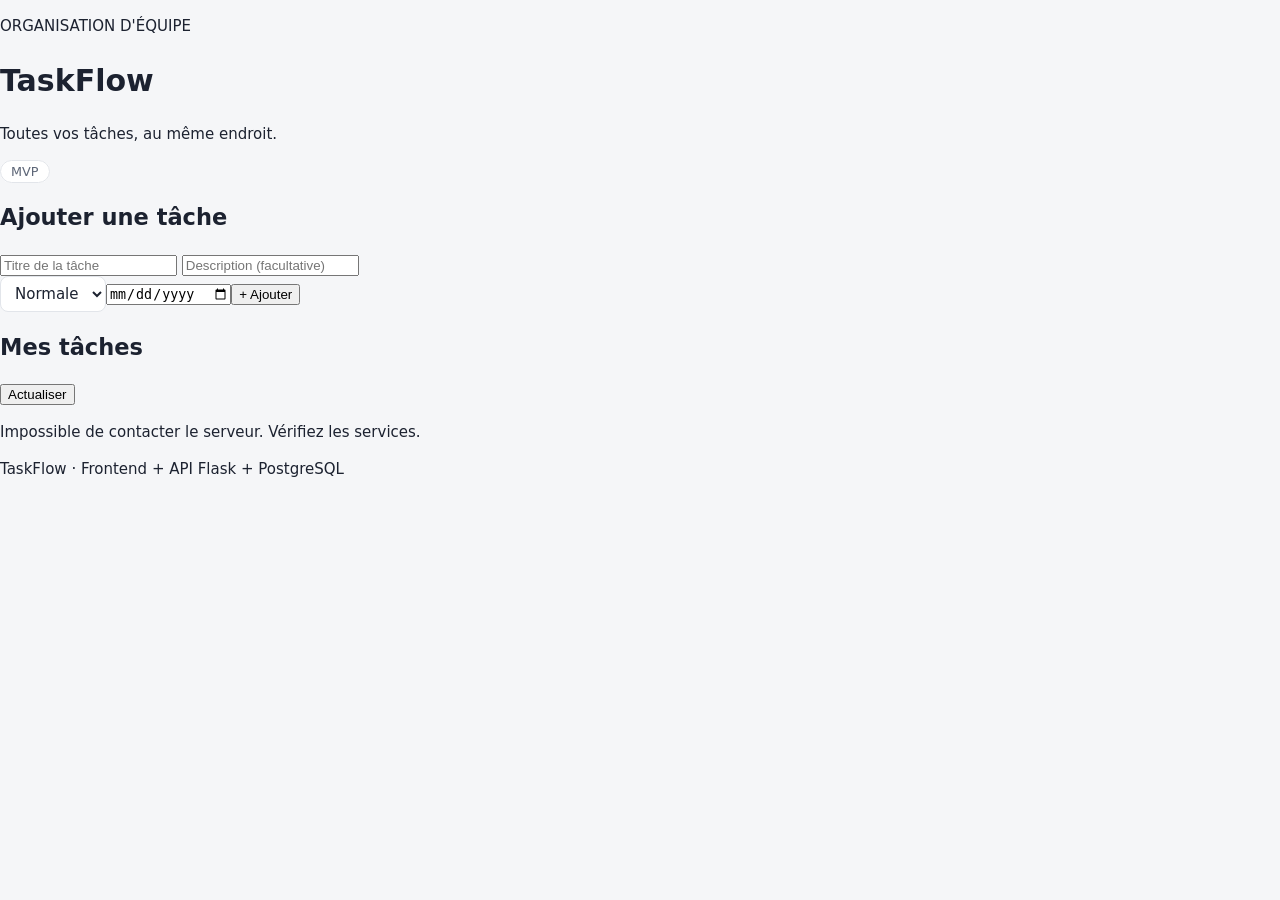
==== frontend/public/taskflow.html @ d9dde216 "taskflow front and js" ====
<!doctype html>
<html lang="fr">
<head>
  <meta charset="utf-8"><meta name="viewport" content="width=device-width,initial-scale=1">
  <title>TaskFlow</title><link rel="stylesheet" href="style.css">
</head>
<body>
  <main class="container">
    <header><div><p class="eyebrow">ORGANISATION D'ÉQUIPE</p><h1>TaskFlow</h1><p class="subtitle">Toutes vos tâches, au même endroit.</p></div><span class="badge">MVP</span></header>
    <section class="panel">
      <h2>Ajouter une tâche</h2>
      <form id="task-form">
        <input id="title" placeholder="Titre de la tâche" maxlength="200" required>
        <input id="description" placeholder="Description (facultative)">
        <div class="row"><select id="priority"><option>Normale</option><option>Basse</option><option>Haute</option></select><input id="due-date" type="date"><button type="submit">+ Ajouter</button></div>
      </form>
      <p id="message" role="status"></p>
    </section>
    <section class="panel"><div class="list-heading"><h2>Mes tâches</h2><button id="refresh" class="secondary">Actualiser</button></div><div id="tasks"><p>Chargement...</p></div></section>
    <footer>TaskFlow · Frontend + API Flask + PostgreSQL</footer>
  </main>
  <script src="taskflow.js"></script>
</body></html>
---- frontend/public/style.css ----
:root {
  --bg: #f5f6f8;
  --surface: #ffffff;
  --text: #1c2230;
  --muted: #5d6677;
  --border: #e2e5ea;
  --accent: #2f6fde;
  --accent-text: #ffffff;
  --ok: #1e8e4e;
  --down: #c93c3c;
  --warn: #b7791f;
  --radius: 12px;
  color-scheme: light;
}

@media (prefers-color-scheme: dark) {
  :root {
    --bg: #0f1218;
    --surface: #171b23;
    --text: #e6e9ef;
    --muted: #9ba4b4;
    --border: #282e3a;
    --accent: #6b9cff;
    --accent-text: #0f1218;
    --ok: #3ccf7a;
    --down: #ff6b6b;
    --warn: #f0b429;
    color-scheme: dark;
  }
}

* { box-sizing: border-box; }

body {
  margin: 0;
  background: var(--bg);
  color: var(--text);
  font: 15px/1.5 system-ui, -apple-system, "Segoe UI", Roboto, Ubuntu, sans-serif;
}

code {
  font-family: ui-monospace, "SF Mono", Menlo, Consolas, monospace;
  font-size: 0.9em;
  background: var(--bg);
  border: 1px solid var(--border);
  border-radius: 6px;
  padding: 1px 6px;
  overflow-wrap: anywhere;
}

.topbar {
  display: flex;
  align-items: center;
  justify-content: space-between;
  gap: 12px;
  max-width: 1100px;
  margin: 0 auto;
  padding: 20px 16px 8px;
}

.brand { display: flex; align-items: center; gap: 10px; }
.brand h1 { margin: 0; font-size: 1.4rem; letter-spacing: -0.01em; }
.logo {
  width: 22px; height: 22px; border-radius: 6px;
  background: linear-gradient(135deg, var(--accent), var(--ok));
}

.badge {
  font-size: 0.8rem;
  color: var(--muted);
  border: 1px solid var(--border);
  background: var(--surface);
  border-radius: 999px;
  padding: 3px 10px;
  white-space: nowrap;
}

.grid {
  display: grid;
  grid-template-columns: 1fr;
  gap: 16px;
  max-width: 1100px;
  margin: 0 auto;
  padding: 8px 16px 16px;
}

@media (min-width: 800px) {
  .grid { grid-template-columns: 1fr 1fr; }
  .wide { grid-column: 1 / -1; }
}

.card {
  background: var(--surface);
  border: 1px solid var(--border);
  border-radius: var(--radius);
  padding: 20px;
  min-width: 0;
}

.card-head {
  display: flex;
  flex-wrap: wrap;
  align-items: center;
  justify-content: space-between;
  gap: 8px 16px;
  margin-bottom: 12px;
}

.card h2 { margin: 0; font-size: 1.05rem; display: flex; align-items: center; gap: 10px; }
.card h3 { margin: 18px 0 8px; font-size: 0.85rem; font-weight: 600; color: var(--muted); }

.step {
  display: inline-grid;
  place-items: center;
  width: 22px; height: 22px;
  border-radius: 50%;
  background: var(--accent);
  color: var(--accent-text);
  font-size: 0.75rem;
  font-weight: 700;
}

.hint { font-size: 0.8rem; color: var(--muted); }
.meta { color: var(--muted); margin: 10px 0 0; }

.big-number {
  font-size: clamp(2.6rem, 8vw, 3.6rem);
  font-weight: 700;
  line-height: 1.1;
  margin: 4px 0 16px;
  font-variant-numeric: tabular-nums;
  letter-spacing: -0.02em;
}

.actions { display: flex; flex-wrap: wrap; align-items: center; gap: 8px 12px; }
.controls { display: flex; align-items: center; gap: 8px; }
.controls label { color: var(--muted); font-size: 0.9rem; }

.btn, select {
  font: inherit;
  color: var(--text);
  background: var(--surface);
  border: 1px solid var(--border);
  border-radius: 8px;
  padding: 8px 14px;
  cursor: pointer;
}
select { padding: 7px 10px; }
.btn:hover:not(:disabled) { border-color: var(--accent); }
.btn:disabled { opacity: 0.55; cursor: progress; }
.btn.primary { background: var(--accent); border-color: var(--accent); color: var(--accent-text); font-weight: 600; }
.btn:focus-visible, select:focus-visible { outline: 2px solid var(--accent); outline-offset: 2px; }

.pods { list-style: none; margin: 0; padding: 0; display: flex; flex-wrap: wrap; gap: 6px; }
.pods li {
  border: 1px solid var(--border);
  border-radius: 999px;
  padding: 2px 10px;
  font-size: 0.85rem;
  font-family: ui-monospace, Menlo, Consolas, monospace;
  overflow-wrap: anywhere;
}
.pods li b { color: var(--accent); font-family: system-ui, sans-serif; margin-left: 6px; }
.pods li.empty, .empty { color: var(--muted); font-family: inherit; border: 0; padding-left: 0; }

.services { list-style: none; margin: 0 0 12px; padding: 0; }
.services li {
  display: flex;
  align-items: center;
  gap: 10px;
  padding: 10px 0;
  border-bottom: 1px solid var(--border);
}
.services .name { flex: 1; }
.services .state { font-size: 0.85rem; color: var(--muted); }
.dot { width: 10px; height: 10px; border-radius: 50%; background: var(--border); flex: none; }
li.ok .dot { background: var(--ok); }
li.down .dot { background: var(--down); }
li.ok .state { color: var(--ok); }
li.down .state { color: var(--down); }

.overall { margin: 0 0 14px; font-weight: 600; }
.overall.ok { color: var(--ok); }
.overall.degraded { color: var(--warn); }
.overall.down { color: var(--down); }

.table-wrap { overflow-x: auto; margin-top: 12px; }
table { width: 100%; border-collapse: collapse; font-variant-numeric: tabular-nums; }
th, td { text-align: left; padding: 9px 12px 9px 0; border-bottom: 1px solid var(--border); }
th { font-size: 0.8rem; font-weight: 600; color: var(--muted); }
td:first-child { color: var(--muted); width: 5.5rem; }
tbody tr.fresh td { animation: flash 1.2s ease-out; }
@keyframes flash { from { background: color-mix(in srgb, var(--accent) 18%, transparent); } to { background: transparent; } }

.error {
  margin: 12px 0 0;
  padding: 8px 12px;
  border-radius: 8px;
  color: var(--down);
  background: color-mix(in srgb, var(--down) 10%, transparent);
}

.footer {
  max-width: 1100px;
  margin: 0 auto;
  padding: 8px 16px 32px;
  color: var(--muted);
  font-size: 0.85rem;
}
.footer a { color: var(--accent); }
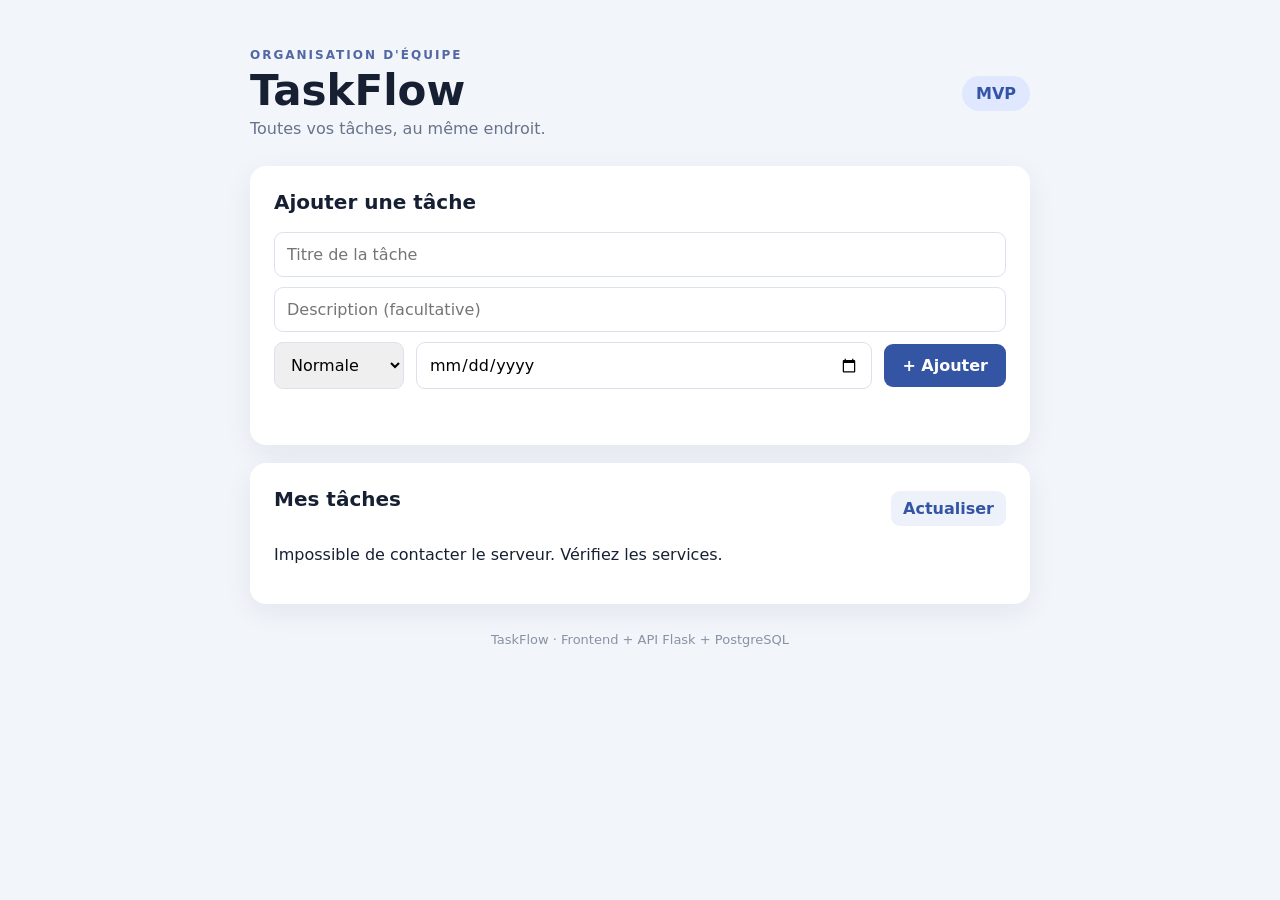
==== commit 5e3c51da: "css for taskflow" ====
--- a/frontend/public/taskflow.html
+++ b/frontend/public/taskflow.html
@@ -2,7 +2,7 @@
 <html lang="fr">
 <head>
   <meta charset="utf-8"><meta name="viewport" content="width=device-width,initial-scale=1">
-  <title>TaskFlow</title><link rel="stylesheet" href="style.css">
+  <title>TaskFlow</title><link rel="stylesheet" href="taskflow.css">
 </head>
 <body>
   <main class="container">
--- a/frontend/public/taskflow.css
+++ b/frontend/public/taskflow.css
@@ -0,0 +1,178 @@
+* {
+    box-sizing: border-box
+}
+
+body {
+    margin: 0;
+    background: #f2f5fa;
+    color: #172033;
+    font: 16px system-ui, -apple-system, Segoe UI, sans-serif
+}
+
+.container {
+    max-width: 820px;
+    margin: 48px auto;
+    padding: 0 20px
+}
+
+header,
+.list-heading,
+.row {
+    display: flex;
+    align-items: center;
+    justify-content: space-between;
+    gap: 12px
+}
+
+header {
+    margin-bottom: 28px
+}
+
+.eyebrow {
+    font-size: 12px;
+    letter-spacing: 2px;
+    color: #5268a5;
+    font-weight: 700;
+    margin: 0
+}
+
+h1 {
+    font-size: 42px;
+    margin: 4px 0
+}
+
+.subtitle {
+    margin: 0;
+    color: #68738a
+}
+
+.badge {
+    background: #e0e8ff;
+    color: #3454a4;
+    border-radius: 20px;
+    padding: 8px 14px;
+    font-weight: 700
+}
+
+.panel {
+    background: white;
+    padding: 24px;
+    border-radius: 16px;
+    margin: 18px 0;
+    box-shadow: 0 8px 28px #23395b12
+}
+
+h2 {
+    font-size: 20px;
+    margin: 0 0 18px
+}
+
+input,
+select {
+    font: inherit;
+    padding: 12px;
+    border: 1px solid #dce2ec;
+    border-radius: 9px;
+    min-width: 0
+}
+
+form>input {
+    width: 100%;
+    margin-bottom: 10px
+}
+
+.row input {
+    flex: 1
+}
+
+.row select {
+    width: 130px
+}
+
+button {
+    border: 0;
+    background: #3454a4;
+    color: white;
+    padding: 12px 18px;
+    border-radius: 9px;
+    font: inherit;
+    font-weight: 650;
+    cursor: pointer
+}
+
+button:hover {
+    filter: brightness(1.08)
+}
+
+button.secondary {
+    background: #edf1fa;
+    color: #3454a4;
+    padding: 8px 12px
+}
+
+.task {
+    display: flex;
+    align-items: center;
+    gap: 12px;
+    border-top: 1px solid #edf0f5;
+    padding: 15px 0
+}
+
+.task-main {
+    flex: 1;
+    min-width: 0
+}
+
+.task-title {
+    font-weight: 700
+}
+
+.task-meta {
+    font-size: 13px;
+    color: #68738a;
+    margin-top: 4px
+}
+
+.task select {
+    padding: 7px;
+    font-size: 13px
+}
+
+.delete {
+    background: #fff0f0;
+    color: #b33b3b;
+    padding: 8px 11px
+}
+
+.done .task-title {
+    text-decoration: line-through;
+    color: #8992a4
+}
+
+#message {
+    color: #b33b3b;
+    min-height: 18px;
+    margin-bottom: 0;
+    font-size: 14px
+}
+
+footer {
+    text-align: center;
+    color: #8992a4;
+    font-size: 13px;
+    margin: 28px
+}
+
+@media(max-width:600px) {
+    .row {
+        flex-wrap: wrap
+    }
+
+    .row input {
+        min-width: 130px
+    }
+
+    .task {
+        flex-wrap: wrap
+    }
+}
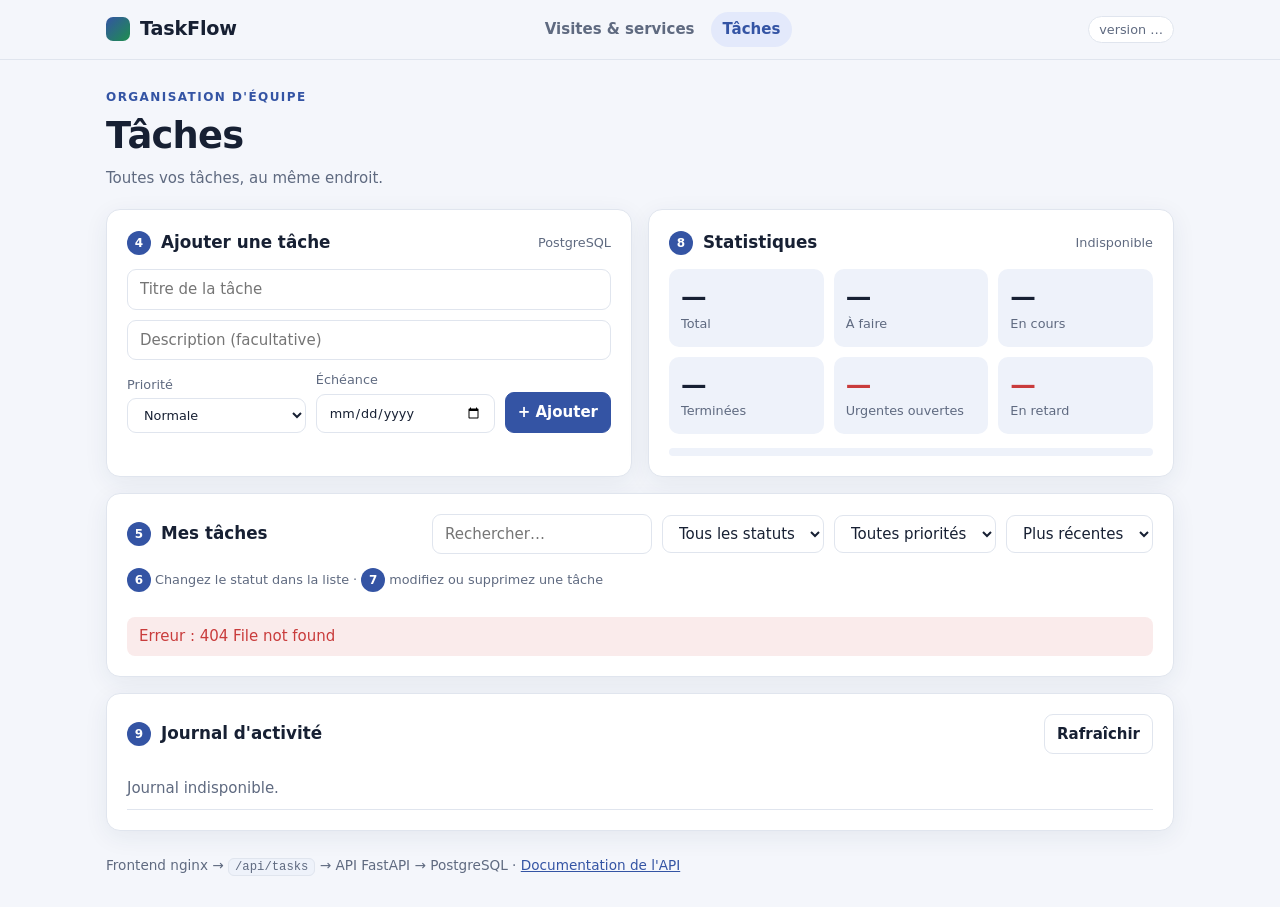
==== commit 2bd71ab3: "Unifie TaskFlow et Visits : 9 fonctionnalités, déploiement Kubernetes dev/val/prod et CI/CD - API Fa" ====
--- a/frontend/public/taskflow.html
+++ b/frontend/public/taskflow.html
@@ -1,23 +1,113 @@
 <!doctype html>
 <html lang="fr">
 <head>
-  <meta charset="utf-8"><meta name="viewport" content="width=device-width,initial-scale=1">
-  <title>TaskFlow</title><link rel="stylesheet" href="taskflow.css">
+  <meta charset="utf-8">
+  <meta name="viewport" content="width=device-width, initial-scale=1">
+  <title>TaskFlow — Tâches</title>
+  <link rel="stylesheet" href="style.css">
 </head>
 <body>
-  <main class="container">
-    <header><div><p class="eyebrow">ORGANISATION D'ÉQUIPE</p><h1>TaskFlow</h1><p class="subtitle">Toutes vos tâches, au même endroit.</p></div><span class="badge">MVP</span></header>
-    <section class="panel">
-      <h2>Ajouter une tâche</h2>
-      <form id="task-form">
-        <input id="title" placeholder="Titre de la tâche" maxlength="200" required>
-        <input id="description" placeholder="Description (facultative)">
-        <div class="row"><select id="priority"><option>Normale</option><option>Basse</option><option>Haute</option></select><input id="due-date" type="date"><button type="submit">+ Ajouter</button></div>
+  <header class="topbar">
+    <div class="topbar-inner">
+      <a class="brand" href="index.html"><span class="logo" aria-hidden="true"></span><strong>TaskFlow</strong></a>
+      <nav class="nav" aria-label="Navigation principale">
+        <a href="index.html">Visites &amp; services</a>
+        <a href="taskflow.html" aria-current="page">Tâches</a>
+      </nav>
+      <span id="version" class="badge">version …</span>
+    </div>
+  </header>
+
+  <section class="page-head">
+    <p class="eyebrow">ORGANISATION D'ÉQUIPE</p>
+    <h1>Tâches</h1>
+    <p class="subtitle">Toutes vos tâches, au même endroit.</p>
+  </section>
+
+  <main class="grid">
+    <!-- Fonctionnalité 4 : création -->
+    <section class="card" aria-labelledby="create-title">
+      <div class="card-head">
+        <h2 id="create-title"><span class="step">4</span>Ajouter une tâche</h2>
+        <span class="hint">PostgreSQL</span>
+      </div>
+      <form id="task-form" class="form">
+        <input id="title" placeholder="Titre de la tâche" maxlength="200" required aria-label="Titre">
+        <input id="description" placeholder="Description (facultative)" aria-label="Description">
+        <div class="form-row">
+          <label class="field">Priorité
+            <select id="priority"><option>Normale</option><option>Basse</option><option>Haute</option></select>
+          </label>
+          <label class="field">Échéance
+            <input id="due-date" type="date">
+          </label>
+          <button class="btn primary" type="submit">+ Ajouter</button>
+        </div>
       </form>
-      <p id="message" role="status"></p>
+      <p class="error" id="form-error" role="alert" hidden></p>
     </section>
-    <section class="panel"><div class="list-heading"><h2>Mes tâches</h2><button id="refresh" class="secondary">Actualiser</button></div><div id="tasks"><p>Chargement...</p></div></section>
-    <footer>TaskFlow · Frontend + API Flask + PostgreSQL</footer>
+
+    <!-- Fonctionnalité 8 : statistiques -->
+    <section class="card" aria-labelledby="stats-title">
+      <div class="card-head">
+        <h2 id="stats-title"><span class="step">8</span>Statistiques</h2>
+        <span class="hint" id="completion">—</span>
+      </div>
+      <div class="stats">
+        <div class="stat"><b id="st-total">—</b><span>Total</span></div>
+        <div class="stat"><b id="st-todo">—</b><span>À faire</span></div>
+        <div class="stat"><b id="st-doing">—</b><span>En cours</span></div>
+        <div class="stat"><b id="st-done">—</b><span>Terminées</span></div>
+        <div class="stat alert"><b id="st-urgent">—</b><span>Urgentes ouvertes</span></div>
+        <div class="stat alert"><b id="st-overdue">—</b><span>En retard</span></div>
+      </div>
+      <div class="progress" aria-hidden="true"><div id="progress-bar"></div></div>
+    </section>
+
+    <!-- Fonctionnalités 5, 6, 7 : liste, filtres, statut, édition, suppression -->
+    <section class="card wide" aria-labelledby="list-title">
+      <div class="card-head">
+        <h2 id="list-title"><span class="step">5</span>Mes tâches</h2>
+        <div class="controls">
+          <input id="search" type="search" placeholder="Rechercher…" aria-label="Rechercher">
+          <select id="filter-status" aria-label="Filtrer par statut">
+            <option value="">Tous les statuts</option>
+            <option value="A faire">À faire</option>
+            <option value="En cours">En cours</option>
+            <option value="Terminee">Terminée</option>
+          </select>
+          <select id="filter-priority" aria-label="Filtrer par priorité">
+            <option value="">Toutes priorités</option>
+            <option>Haute</option><option>Normale</option><option>Basse</option>
+          </select>
+          <select id="sort" aria-label="Trier">
+            <option value="recent">Plus récentes</option>
+            <option value="due">Échéance</option>
+            <option value="priority">Priorité</option>
+          </select>
+        </div>
+      </div>
+      <p class="hint"><span class="step">6</span> Changez le statut dans la liste · <span class="step">7</span> modifiez ou supprimez une tâche</p>
+      <div id="tasks" class="task-list"><p class="empty">Chargement…</p></div>
+      <p class="error" id="list-error" role="alert" hidden></p>
+    </section>
+
+    <!-- Fonctionnalité 9 : journal d'activité -->
+    <section class="card wide" aria-labelledby="activity-title">
+      <div class="card-head">
+        <h2 id="activity-title"><span class="step">9</span>Journal d'activité</h2>
+        <button id="activity-btn" class="btn" type="button">Rafraîchir</button>
+      </div>
+      <ul id="activity" class="timeline"><li class="empty">Chargement…</li></ul>
+    </section>
   </main>
+
+  <footer class="footer">
+    Frontend nginx → <code>/api/tasks</code> → API FastAPI → PostgreSQL ·
+    <a href="/api/docs" target="_blank" rel="noopener">Documentation de l'API</a>
+  </footer>
+
+  <script src="common.js"></script>
   <script src="taskflow.js"></script>
-</body></html>
+</body>
+</html>
--- a/frontend/public/style.css
+++ b/frontend/public/style.css
@@ -0,0 +1,296 @@
+/* Feuille de style unique partagée par index.html (Visits) et taskflow.html (TaskFlow). */
+:root {
+  --bg: #f4f6fb;
+  --surface: #ffffff;
+  --surface-2: #eef2fa;
+  --text: #172033;
+  --muted: #5f6a80;
+  --border: #e0e5ee;
+  --accent: #3454a4;
+  --accent-soft: #e3e9fb;
+  --accent-text: #ffffff;
+  --ok: #1e8e4e;
+  --down: #c93c3c;
+  --warn: #b7791f;
+  --radius: 14px;
+  --shadow: 0 6px 24px rgba(35, 57, 91, 0.07);
+  color-scheme: light;
+}
+
+@media (prefers-color-scheme: dark) {
+  :root {
+    --bg: #0f1218;
+    --surface: #171b23;
+    --surface-2: #1e2430;
+    --text: #e6e9ef;
+    --muted: #9ba4b4;
+    --border: #2a303c;
+    --accent: #7c9cff;
+    --accent-soft: #232c45;
+    --accent-text: #0f1218;
+    --ok: #3ccf7a;
+    --down: #ff6b6b;
+    --warn: #f0b429;
+    --shadow: none;
+    color-scheme: dark;
+  }
+}
+
+* { box-sizing: border-box; }
+
+body {
+  margin: 0;
+  background: var(--bg);
+  color: var(--text);
+  font: 15px/1.5 system-ui, -apple-system, "Segoe UI", Roboto, Ubuntu, sans-serif;
+}
+
+code {
+  font-family: ui-monospace, "SF Mono", Menlo, Consolas, monospace;
+  font-size: 0.9em;
+  background: var(--surface-2);
+  border: 1px solid var(--border);
+  border-radius: 6px;
+  padding: 1px 6px;
+  overflow-wrap: anywhere;
+}
+
+/* ---------- barre de navigation commune ---------- */
+.topbar {
+  position: sticky;
+  top: 0;
+  z-index: 10;
+  background: color-mix(in srgb, var(--bg) 88%, transparent);
+  backdrop-filter: blur(8px);
+  border-bottom: 1px solid var(--border);
+}
+.topbar-inner {
+  display: flex;
+  flex-wrap: wrap;
+  align-items: center;
+  justify-content: space-between;
+  gap: 10px 16px;
+  max-width: 1100px;
+  margin: 0 auto;
+  padding: 12px 16px;
+}
+.brand { display: flex; align-items: center; gap: 10px; color: inherit; text-decoration: none; }
+.brand strong { font-size: 1.2rem; letter-spacing: -0.01em; }
+.logo {
+  width: 24px; height: 24px; border-radius: 7px;
+  background: linear-gradient(135deg, var(--accent), var(--ok));
+}
+.nav { display: flex; gap: 4px; }
+.nav a {
+  color: var(--muted);
+  text-decoration: none;
+  font-weight: 600;
+  padding: 6px 12px;
+  border-radius: 999px;
+}
+.nav a:hover { color: var(--text); background: var(--surface-2); }
+.nav a[aria-current="page"] { color: var(--accent); background: var(--accent-soft); }
+
+.badge {
+  font-size: 0.8rem;
+  color: var(--muted);
+  border: 1px solid var(--border);
+  background: var(--surface);
+  border-radius: 999px;
+  padding: 3px 10px;
+  white-space: nowrap;
+}
+
+/* ---------- en-tête de page ---------- */
+.page-head { max-width: 1100px; margin: 0 auto; padding: 28px 16px 4px; }
+.eyebrow { margin: 0; font-size: 0.75rem; font-weight: 700; letter-spacing: 0.12em; color: var(--accent); }
+.page-head h1 { margin: 2px 0 4px; font-size: clamp(1.7rem, 4vw, 2.3rem); letter-spacing: -0.02em; }
+.subtitle { margin: 0; color: var(--muted); }
+
+/* ---------- grille et cartes ---------- */
+.grid {
+  display: grid;
+  grid-template-columns: 1fr;
+  gap: 16px;
+  max-width: 1100px;
+  margin: 0 auto;
+  padding: 16px;
+}
+@media (min-width: 800px) {
+  .grid { grid-template-columns: 1fr 1fr; }
+  .wide { grid-column: 1 / -1; }
+}
+
+.card {
+  background: var(--surface);
+  border: 1px solid var(--border);
+  border-radius: var(--radius);
+  box-shadow: var(--shadow);
+  padding: 20px;
+  min-width: 0;
+}
+.card-head {
+  display: flex;
+  flex-wrap: wrap;
+  align-items: center;
+  justify-content: space-between;
+  gap: 8px 16px;
+  margin-bottom: 14px;
+}
+.card h2 { margin: 0; font-size: 1.05rem; display: flex; align-items: center; gap: 10px; }
+.card h3 { margin: 18px 0 8px; font-size: 0.85rem; font-weight: 600; color: var(--muted); }
+
+.step {
+  display: inline-grid;
+  place-items: center;
+  flex: none;
+  width: 24px; height: 24px;
+  border-radius: 50%;
+  background: var(--accent);
+  color: var(--accent-text);
+  font-size: 0.75rem;
+  font-weight: 700;
+}
+
+.hint { font-size: 0.8rem; color: var(--muted); }
+.meta { color: var(--muted); margin: 10px 0 0; }
+.empty { color: var(--muted); }
+
+.big-number {
+  font-size: clamp(2.6rem, 8vw, 3.6rem);
+  font-weight: 700;
+  line-height: 1.1;
+  margin: 4px 0 16px;
+  font-variant-numeric: tabular-nums;
+  letter-spacing: -0.02em;
+}
+
+/* ---------- formulaires et boutons ---------- */
+.actions, .controls { display: flex; flex-wrap: wrap; align-items: center; gap: 8px 10px; }
+.controls label { color: var(--muted); font-size: 0.9rem; }
+
+.btn, input, select, textarea {
+  font: inherit;
+  color: var(--text);
+  background: var(--surface);
+  border: 1px solid var(--border);
+  border-radius: 9px;
+  padding: 8px 12px;
+  min-width: 0;
+}
+.btn { cursor: pointer; font-weight: 600; }
+.btn:hover:not(:disabled) { border-color: var(--accent); color: var(--accent); }
+.btn:disabled { opacity: 0.55; cursor: progress; }
+.btn.primary { background: var(--accent); border-color: var(--accent); color: var(--accent-text); }
+.btn.primary:hover:not(:disabled) { filter: brightness(1.08); color: var(--accent-text); }
+.btn.danger { color: var(--down); background: color-mix(in srgb, var(--down) 8%, var(--surface)); border-color: transparent; }
+.btn.danger:hover:not(:disabled) { border-color: var(--down); color: var(--down); }
+.btn.small { padding: 4px 10px; font-size: 0.85rem; }
+:is(.btn, input, select, textarea):focus-visible { outline: 2px solid var(--accent); outline-offset: 2px; }
+
+.form { display: grid; gap: 10px; }
+.form-row { display: grid; grid-template-columns: 1fr 1fr; align-items: end; gap: 10px; }
+.form-row .btn { grid-column: 1 / -1; }
+@media (min-width: 560px) {
+  .form-row { grid-template-columns: 1fr 1fr auto; }
+  .form-row .btn { grid-column: auto; }
+}
+.field { display: grid; gap: 4px; font-size: 0.8rem; color: var(--muted); }
+
+/* ---------- 1. pods ---------- */
+.pods { list-style: none; margin: 0; padding: 0; display: flex; flex-wrap: wrap; gap: 6px; }
+.pods li {
+  border: 1px solid var(--border);
+  border-radius: 999px;
+  padding: 2px 10px;
+  font-size: 0.85rem;
+  font-family: ui-monospace, Menlo, Consolas, monospace;
+  overflow-wrap: anywhere;
+}
+.pods li b { color: var(--accent); font-family: system-ui, sans-serif; margin-left: 6px; }
+.pods li.empty { border: 0; padding-left: 0; font-family: inherit; }
+
+/* ---------- 3. services ---------- */
+.services { list-style: none; margin: 0 0 12px; padding: 0; }
+.services li { display: flex; align-items: center; gap: 10px; padding: 10px 0; border-bottom: 1px solid var(--border); }
+.services .name { flex: 1; }
+.services .state { font-size: 0.85rem; color: var(--muted); }
+.dot { width: 10px; height: 10px; border-radius: 50%; background: var(--border); flex: none; }
+li.ok .dot { background: var(--ok); }
+li.down .dot { background: var(--down); }
+li.ok .state { color: var(--ok); }
+li.down .state { color: var(--down); }
+.overall { margin: 0 0 14px; font-weight: 600; }
+.overall.ok { color: var(--ok); }
+.overall.degraded { color: var(--warn); }
+.overall.down { color: var(--down); }
+
+/* ---------- 2. tableau ---------- */
+.table-wrap { overflow-x: auto; margin-top: 12px; }
+table { width: 100%; border-collapse: collapse; font-variant-numeric: tabular-nums; }
+th, td { text-align: left; padding: 9px 12px 9px 0; border-bottom: 1px solid var(--border); }
+th { font-size: 0.8rem; font-weight: 600; color: var(--muted); }
+td:first-child { color: var(--muted); width: 5.5rem; }
+tr.fresh td { animation: flash 1.2s ease-out; }
+@keyframes flash { from { background: var(--accent-soft); } to { background: transparent; } }
+
+/* ---------- 8. statistiques ---------- */
+.stats { display: grid; grid-template-columns: repeat(auto-fit, minmax(120px, 1fr)); gap: 10px; }
+.stat { background: var(--surface-2); border-radius: 10px; padding: 12px; }
+.stat b { display: block; font-size: 1.6rem; line-height: 1.2; font-variant-numeric: tabular-nums; }
+.stat span { font-size: 0.8rem; color: var(--muted); }
+.stat.alert b { color: var(--down); }
+.progress { height: 8px; border-radius: 999px; background: var(--surface-2); overflow: hidden; margin-top: 14px; }
+.progress > div { height: 100%; width: 0; background: linear-gradient(90deg, var(--accent), var(--ok)); transition: width 0.4s ease; }
+
+/* ---------- 5-7. tâches ---------- */
+.task-list { display: grid; gap: 0; }
+.task {
+  display: flex;
+  flex-wrap: wrap;
+  align-items: center;
+  gap: 10px 12px;
+  padding: 14px 0;
+  border-top: 1px solid var(--border);
+}
+.task-main { flex: 1 1 260px; min-width: 0; }
+.task-title { font-weight: 700; overflow-wrap: anywhere; }
+.task-meta { display: flex; flex-wrap: wrap; gap: 6px; margin-top: 6px; font-size: 0.8rem; color: var(--muted); }
+.task-desc { margin: 4px 0 0; font-size: 0.9rem; color: var(--muted); overflow-wrap: anywhere; }
+.task.done .task-title { text-decoration: line-through; color: var(--muted); }
+.task select { padding: 5px 8px; font-size: 0.85rem; }
+.task-edit { flex-basis: 100%; }
+
+.pill { border-radius: 999px; padding: 1px 9px; background: var(--surface-2); font-weight: 600; }
+.pill.Haute { color: var(--down); background: color-mix(in srgb, var(--down) 12%, transparent); }
+.pill.Normale { color: var(--accent); background: var(--accent-soft); }
+.pill.Basse { color: var(--muted); }
+.pill.late { color: var(--warn); background: color-mix(in srgb, var(--warn) 14%, transparent); }
+
+/* ---------- 9. journal ---------- */
+.timeline { list-style: none; margin: 0; padding: 0; }
+.timeline li { display: grid; grid-template-columns: auto 1fr; gap: 2px 10px; padding: 9px 0; border-bottom: 1px solid var(--border); }
+.timeline .dot { margin-top: 7px; }
+.timeline .creation .dot { background: var(--ok); }
+.timeline .statut .dot { background: var(--accent); }
+.timeline .modification .dot { background: var(--warn); }
+.timeline .suppression .dot { background: var(--down); }
+.timeline time { grid-column: 2; font-size: 0.8rem; color: var(--muted); }
+.timeline p { margin: 0; overflow-wrap: anywhere; }
+
+/* ---------- messages et pied de page ---------- */
+.error {
+  margin: 12px 0 0;
+  padding: 8px 12px;
+  border-radius: 8px;
+  color: var(--down);
+  background: color-mix(in srgb, var(--down) 10%, transparent);
+}
+.footer {
+  max-width: 1100px;
+  margin: 0 auto;
+  padding: 8px 16px 32px;
+  color: var(--muted);
+  font-size: 0.85rem;
+}
+.footer a { color: var(--accent); }
